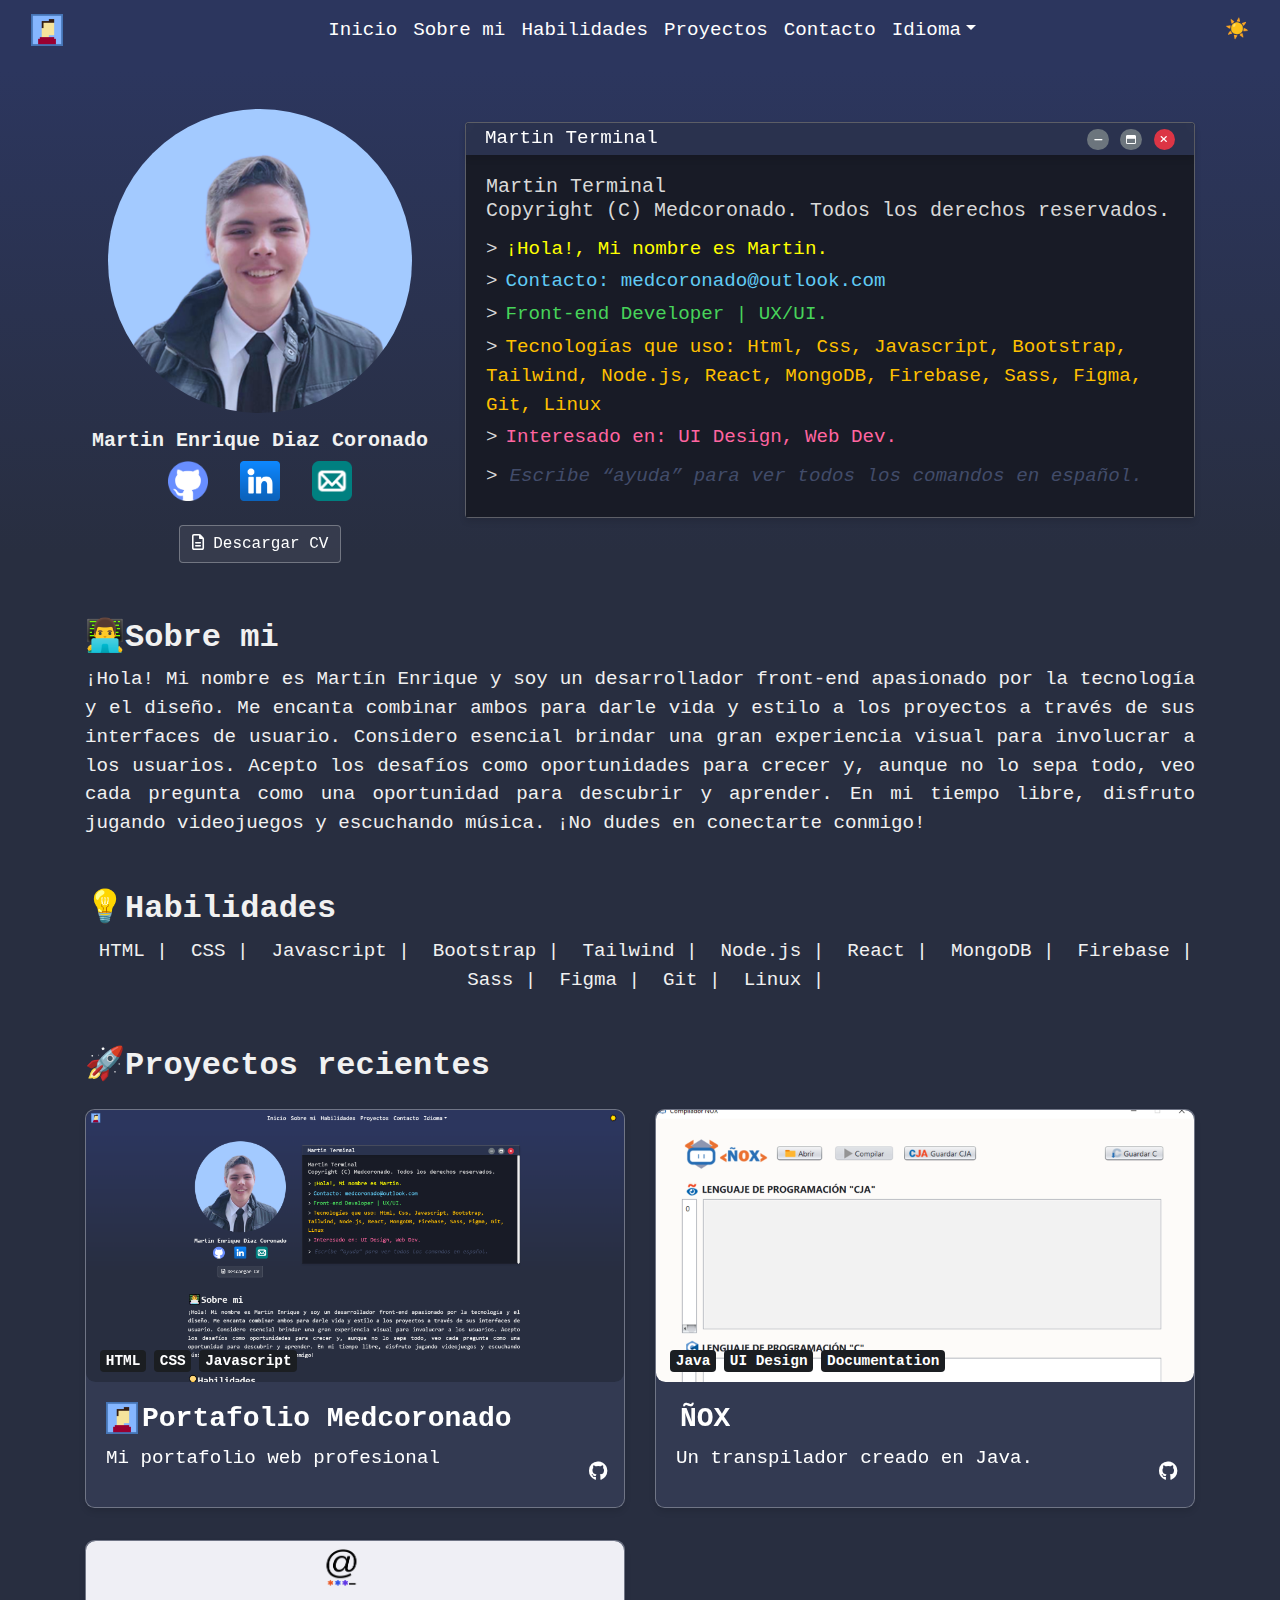
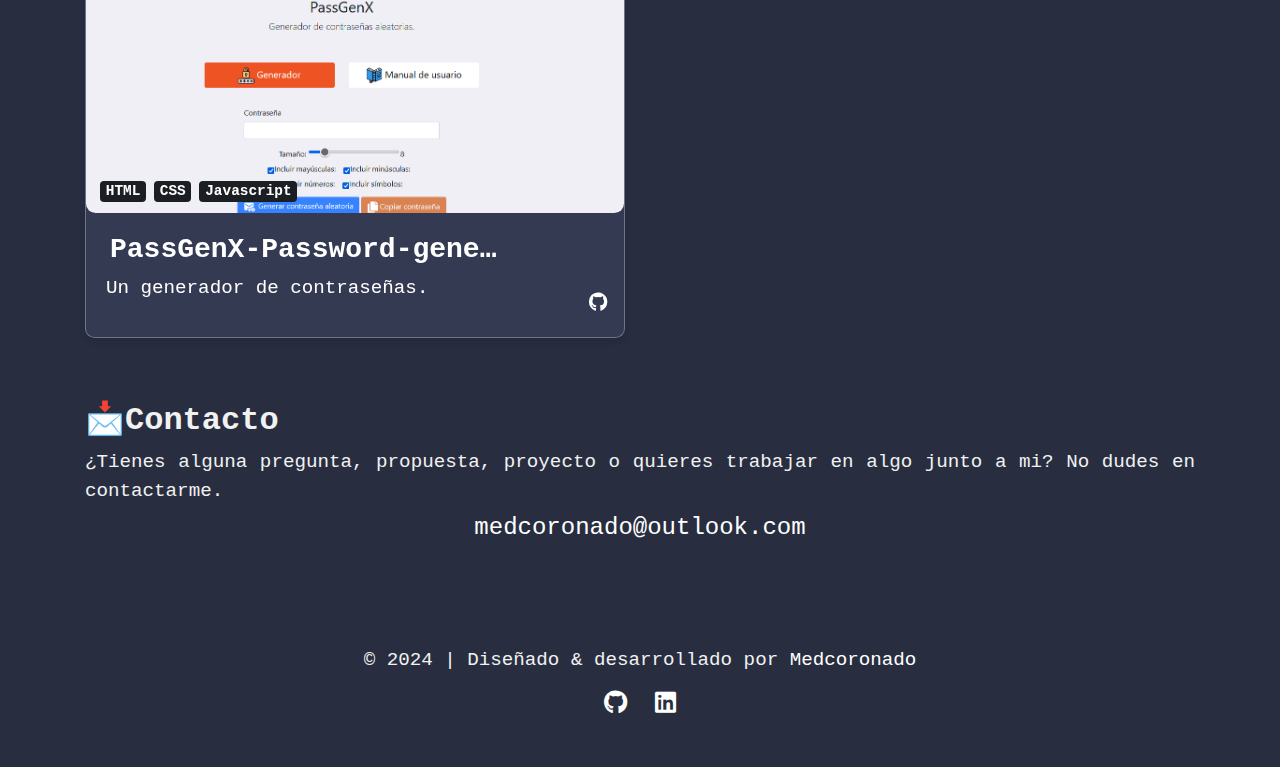
==== es.html @ 6ffa22b7 "Initial commit Portfolio uploaded" ====
<!doctype html>
<html lang="es">
  <head>
    <meta charset="utf-8">
    <meta name="viewport" content="width=device-width, initial-scale=1, shrink-to-fit=no">
    <meta name="description" content="Portafolio de Martin Enrique Diaz Coronado (MED), desarrollador front-end especializado en diseño UI/UX.">
    <meta name="author" content="Martin Enrique Diaz Coronado">
    <link rel="icon" href="/images/Logo.png">

    <title>Martin Portfolio</title>
    <link href="/css/bootstrap.min.css" rel="stylesheet">
    <link rel="stylesheet" href="/css/components.css">
    <link rel="stylesheet" href="/css/theme.css">
    <link rel="stylesheet" href="https://cdnjs.cloudflare.com/ajax/libs/font-awesome/6.7.1/css/all.min.css">
  </head>
  <body class="modo-oscuro">
    <nav id="navbar" class="navbar navbar-expand-lg navbar-dark bg-navback">
      <div class="container-fluid">
        <a class="navbar-brand" href="#">
          <img class="logo-size" src="/images/Logo.png" alt="">
        </a>
        <a id="toggle-button" class="mx-auto"></a>
        <button class="navbar-toggler navbar-toggler-custom" type="button" data-toggle="collapse" data-target="#navbarNavDropdown" aria-controls="navbarNavDropdown" aria-expanded="false" aria-label="Toggle navigation">
          <span class="navbar-toggler-icon"></span>
        </button>
        <div class="collapse navbar-collapse justify-content-center" id="navbarNavDropdown">
          <ul class="navbar-nav">
            <li class="nav-item active">
              <a class="nav-link" href="#welcome">Inicio <span class="sr-only">(current)</span></a>
            </li>
            <li class="nav-item">
              <a class="nav-link" href="#about">Sobre mi</a>
            </li>
            <li class="nav-item">
              <a class="nav-link" href="#skills">Habilidades</a>
            </li>
            <li class="nav-item">
              <a class="nav-link" href="#projects">Proyectos</a>
            </li>
            <li class="nav-item">
              <a class="nav-link" href="#contact">Contacto</a>
            </li>
            <li class="nav-item dropdown">
              <a class="nav-link dropdown-toggle" href="#" role="button" data-toggle="dropdown" aria-expanded="false">Idioma</a>
              <div class="dropdown-menu">
                <a class="dropdown-item" href="/index.html">Inglés</a>
                <a class="dropdown-item" href="/es.html">Español</a>
              </div>
            </li>
          </ul>
        </div>
      </div>
    </nav>
    <!-- 
ooo        ooooo                 .o8                                                                     .o8            
`88.       .888'                "888                                                                    "888            
 888b     d'888   .ooooo.   .oooo888   .ooooo.   .ooooo.  oooo d8b  .ooooo.  ooo. .oo.    .oooo.    .oooo888   .ooooo.  
 8 Y88. .P  888  d88' `88b d88' `888  d88' `"Y8 d88' `88b `888""8P d88' `88b `888P"Y88b  `P  )88b  d88' `888  d88' `88b 
 8  `888'   888  888ooo888 888   888  888       888   888  888     888   888  888   888   .oP"888  888   888  888   888 
 8    Y     888  888    .o 888   888  888   .o8 888   888  888     888   888  888   888  d8(  888  888   888  888   888 
o8o        o888o `Y8bod8P' `Y8bod88P" `Y8bod8P' `Y8bod8P' d888b    `Y8bod8P' o888o o888o `Y888""8o `Y8bod88P" `Y8bod8P' 
    -->    
    <section id="welcome" class="bg-martinback mb-2">
    <div class="container">
      <div class="row">
        <div class="col-md-4 mt-2 text-center mt-5">
          <img class="rounded-circle pic-martin" src="./images/fotomartin.png" alt="">
          <h1 class="h5 mt-3 font-weight-bold">Martin Enrique Diaz Coronado</h1>
          <div class="row justify-content-center">
            <div class="ml-3 mr-3">
              <a target="_blank" href="https://github.com/medcoronado"><img class="skills-icons" src="/images/social/github.png" alt=""></a>
            </div>
            <div class="ml-3 mr-3">
              <a target="_blank" href="https://www.linkedin.com/in/medcoronado/"><img class="skills-icons" src="/images/social/Linkedin.png" alt=""></a>
            </div>
            <div class="ml-3 mr-3">
              <a href="mailto:medcoronado@outlook.com"><img class="skills-icons" src="/images/social/email.png" alt=""></a>
            </div>
          </div>
          <div class="mt-4">
            <a href="https://drive.google.com/uc?export=download&id=195An7LGKHRfrp0V1kOe2yVBaaHB0r2os" 
            type="button" class="btn btn-secondary"><i class="fa-regular fa-file-lines"></i> Descargar CV</a>
          </div>
        </div>
        <div class="col-md-8 mt-3 d-flex align-items-center justify-content-center vh-100">
          <div class="card background-color-terminal" >
            <div class="card-terminal row-terminal">
              <div class="col-6 text-white">
                Martin Terminal  
              </div>
              <div class="text-right col-6">
              <a href="#" class="badge badge-secondary rounded-circle text-white icon-btn"><i class="fa-solid fa-minus"></i></a>
              <a href="#" class="badge badge-secondary rounded-circle text-white icon-btn"><i class="fa-regular fa-window-maximize"></i></a>
              <a href="#" class="badge badge-danger rounded-circle text-white icon-btn"><i class="fa-solid fa-xmark"></i></a>
              </div>
            </div>
            <div class="card-body bg-terminal terminal-top pre-scrollable">
              <h5 class="card-title">Martin Terminal <br> Copyright (C) Medcoronado. Todos los derechos reservados. </h5>
              <div id="terminal-content">
                <div id="initial-messages">
                  <p class="terminal-hello"><span class="mr-2 terminal-top">></span>¡Hola!, Mi nombre es Martin.</p>
                  <p class="terminal-contact"><span class="mr-2 terminal-top">></span>Contacto: <a class="terminal-contact" href="mailto:medcoronado@outlook.com">medcoronado@outlook.com</a></p>
                  <p class="terminal-objetive"><span class="mr-2 terminal-top">></span>Front-end Developer | UX/UI.</p>
                  <p class="terminal-skills"><span class="mr-2 terminal-top">></span>Tecnologías que uso: Html, Css, Javascript, Bootstrap, Tailwind, Node.js, React, MongoDB, Firebase, Sass, Figma, Git, Linux</p>
                  <p class="terminal-interest"><span class="mr-2 terminal-top">></span>Interesado en: UI Design, Web Dev.</p>
                </div>
                <div id="dynamic-messages"></div>
              </div>
              <div class="input-container">
                <span class="terminal-top">></span>
                <input type="text" placeholder="Escribe “ayuda” para ver todos los comandos en español." id="terminal-input" class="form-controlterminal" autofocus>
              </div>
            </div>
          </div>
        </div>
        </div>
      </div>
      </section>

      <section id="about">
        <div class="container">
          <div class="row">
            <div class="col-md-12 mt-5">
              <h1 class="h2 font-weight-bold">👨‍💻Sobre mi</h1>
              <p class="text-justify">
                ¡Hola! Mi nombre es Martín Enrique y soy un desarrollador front-end apasionado por la tecnología y el diseño. Me encanta combinar ambos para darle vida y estilo a los proyectos a través de sus interfaces de usuario. Considero esencial brindar una gran experiencia visual para involucrar a los usuarios. Acepto los desafíos como oportunidades para crecer y, aunque no lo sepa todo, veo cada pregunta como una oportunidad para descubrir y aprender. En mi tiempo libre, disfruto jugando videojuegos y escuchando música. ¡No dudes en conectarte conmigo!
              </p>
              </div>
          </div>
        </div>
      </section>

      <section id="skills">
        <div class="container">
          <div class="row">
            <div class="col-md-12 mt-5">
              <h1 class="h2 font-weight-bold">💡Habilidades</h1>
              <div class="col-md-12">
              </div>
              <p class="text-center">
                <img class="skills-icons" src="https://upload.wikimedia.org/wikipedia/commons/thumb/6/61/HTML5_logo_and_wordmark.svg/512px-HTML5_logo_and_wordmark.svg.png" alt=""> HTML |  
                <img class="skills-icons" src="https://upload.wikimedia.org/wikipedia/commons/d/d5/CSS3_logo_and_wordmark.svg" alt=""> CSS |
                <img class="skills-icons" src="https://static-00.iconduck.com/assets.00/javascript-js-icon-2048x2048-nyxvtvk0.png" alt=""> Javascript | 
                <img class="skills-icons" src="https://obscureproblemsandgotchas.com/wp-content/uploads/2018/06/bootstrap-stack-e1530246058846.png" alt=""> Bootstrap | 
                <img class="skills-icons" src="https://blog.paillaugue.fr/icons/TailwindCSS-Light.svg" alt=""> Tailwind |
                <img class="skills-icons" src="https://fiverr-res.cloudinary.com/images/t_main1,q_auto,f_auto,q_auto,f_auto/gigs/180326602/original/765c30a1e7c9ce34a6d666a013bc8d488716fe8d/develop-your-web-application-on-nodejs.png" alt=""> Node.js |
                <img class="skills-icons" src="https://cdn.iconscout.com/icon/free/png-256/free-react-logo-icon-download-in-svg-png-gif-file-formats--technology-social-media-vol-5-pack-logos-icons-2945110.png?f=webp&w=256" alt=""> React | 
                <img class="skills-icons" src="https://cdn.icon-icons.com/icons2/2415/PNG/512/mongodb_original_wordmark_logo_icon_146425.png" alt=""> MongoDB |
                <img class="skills-icons" src="https://www.gstatic.com/devrel-devsite/prod/v8330b7bdce12528ca95041e234ad065d24b70aaf6096876dac7cb56d8918f144/firebase/images/touchicon-180.png" alt=""> Firebase |      
                <img class="skills-icons" src="https://avatars.githubusercontent.com/u/317889?s=280&v=4" alt=""> Sass | 
                <img class="skills-icons" src="https://static-00.iconduck.com/assets.00/apps-figma-icon-2048x2048-ctjj5ab7.png" alt=""> Figma |
                <img class="skills-icons" src="https://upload.wikimedia.org/wikipedia/commons/thumb/3/3f/Git_icon.svg/2048px-Git_icon.svg.png" alt=""> Git |              
                <img class="skills-icons" src="https://cdn.pixabay.com/photo/2017/01/31/15/33/linux-2025130_640.png" alt=""> Linux |             
              </p> 
              </div>
          </div>
        </div>
      </section>

      <section id="projects">
        <div class="container">
          <div class="row">
            <div class="col-md-12 mt-5">
              <h1 class="h2 font-weight-bold">🚀Proyectos recientes</h1>
              <div class="row">
                <div class="col-md-6 mt-3 mb-3">
                  <div class="card rounded-cosas">
                    <div class="row col-12 btn-tag">
                      <span class="badge badge-dark mr-2">HTML</span>
                      <span class="badge badge-dark mr-2">CSS</span> 
                      <span class="badge badge-dark mr-2">Javascript</span> 
                    </div>
                    <div class="img-portfolio-med w-100 rounded-cosas"></div>
                    <a href="https://github.com/medcoronado/medcoronado.github.io" target="_blank" class="card-link">
                      <div class="card-body">
                        <div class="row ml-0"><img class="project-icon" src="/images/Logo.png" alt=""><h3 class="font-weight-bold ml-1 text-limit">Portafolio Medcoronado</h3></div>
                        <p class="card-text text-limit">Mi portafolio web profesional</p>
                        <i class="fa-brands fa-github btn-github"></i>  
                      </div>
                    </a>
                  </div>
                </div>
                <div class="col-md-6 mt-3 mb-3">
                  <div class="card rounded-cosas">
                    <div class="row col-12 btn-tag">
                      <span class="badge badge-dark mr-2">Java</span>
                      <span class="badge badge-dark mr-2">UI Design</span> 
                      <span class="badge badge-dark mr-2">Documentation</span> 
                    </div>
                    <div class="img-nox w-100 rounded-cosas"></div>
                    <a href="https://github.com/medcoronado/JAVA-Compiler-Transpiler" target="_blank" class="card-link">
                      <div class="card-body">
                        <div class="row ml-0"><img class="project-icon" src="/images/projects/nox ICON.png" alt=""><h3 class="font-weight-bold ml-1 text-limit">ÑOX</h3></div>
                        <p class="card-text text-limit">Un transpilador creado en Java.</p>
                        <i class="fa-brands fa-github btn-github"></i>
                      </div>
                    </a>
                  </div>
                </div>
                <div class="col-md-6 mt-3 mb-3">
                  <div class="card rounded-cosas">
                    <div class="row col-12 btn-tag">
                      <span class="badge badge-dark mr-2">HTML</span>
                      <span class="badge badge-dark mr-2">CSS</span> 
                      <span class="badge badge-dark mr-2">Javascript</span> 
                    </div>
                    <div class="img-passgenx w-100 rounded-cosas"></div> 
                    <a href="https://github.com/medcoronado/PassGenX-Password-generator" target="_blank" class="card-link">
                      <div class="card-body">
                        <div class="row ml-0"><img class="project-icon" src="/images/projects/PassGenX ICON.png" alt=""><h3 class="font-weight-bold ml-1 text-limit">PassGenX-Password-generator</h3></div>
                        <p class="card-text text-limit">Un generador de contraseñas.</p>
                        <i class="fa-brands fa-github btn-github"></i>
                      </div>
                    </a>  
                  </div>
                </div>
              </div>            
            </div>
          </div>
        </div>        
      </section>

      <section id="contact">
        <div class="container">
          <div class="row">
            <div class="col-md-12 mt-5">
              <h1 class="h2 font-weight-bold">📩Contacto</h1>
              <p class="text-justify"> ¿Tienes alguna pregunta, propuesta, proyecto o quieres trabajar en algo junto a mi? No dudes en contactarme.</p>
              <a href="mailto:medcoronado@outlook.com"><p class="text-center w-100 contact-email">medcoronado@outlook.com</p></a>
            </div>
          </div>
        </div>
      </section>

      <footer class="my-5 pt-5 text-center text-small">
        <p class="mb-1">&copy; 2024 | Diseñado & desarrollado por <a target="_blank" href="https://github.com/medcoronado">Medcoronado</a></p>
        <div class="mt-3">
          <a href="https://github.com/medcoronado" target="_blank" class="mx-2"><i class="fab fa-github fa-lg"></i></a>
          <a href="https://linkedin.com/in/medcoronado" target="_blank" class="mx-2"><i class="fab fa-linkedin fa-lg"></i></a>
        </div>
      </footer>
    </div>

    <script src="https://code.jquery.com/jquery-3.2.1.slim.min.js" integrity="sha384-KJ3o2DKtIkvYIK3UENzmM7KCkRr/rE9/Qpg6aAZGJwFDMVNA/GpGFF93hXpG5KkN" crossorigin="anonymous"></script>
    <script src="./js/bootstrap.min.js"></script>
    <script src="./js/terminal.js"></script>
    <script src="/js/theme.js"></script>
  </body>
</html>
---- css/components.css ----
.logo-size {
  height: 2rem;
  width: 2rem;
}

.contact-email {
  font-size: 1.5rem;
}

.project-icon {
  height: 2rem;
}

.icon-btn i {
  font-size: 10px;
  width: 10px;
  height: 10px;
}

.skills-icons {
  height: 2.5rem;
}

.pic-martin {
  height: 19rem;
  width: 19rem;
}

.img-nox {
  width: 33.6rem;
  height: 17rem;
  background-image: url("/images/projects/nox.png");
  background-size: cover;
  background-position: center;
}

.img-nox:hover {
  width: 33.6rem;
  height: 17rem;
  background-image: url("/images/projects/noxhover.gif");
  background-size: cover;
  background-position: center;
}

.img-passgenx {
  width: 33.6rem;
  height: 17rem;
  background-image: url("/images/projects/passgenx.PNG");
  background-size: cover;
  background-position: center;
}

.img-passgenx:hover {
  width: 33.6rem;
  height: 17rem;
  background-image: url("/images/projects/passgenx-hover.gif");
  background-size: cover;
  background-position: center;
}

.img-portfolio-med {
  width: 33.6rem;
  height: 17rem;
  background-image: url("/images/projects/portfolio.PNG");
  background-size: cover;
  background-position: center;
}

.img-portfolio-med:hover {
  width: 33.6rem;
  height: 17rem;
  background-image: url("/images/projects/Portfolio\ MED.gif");
  background-size: cover;
  background-position: center;
}

.rounded-cosas {
  border-radius: 0.6rem !important;
}

.btn-tag {
  position: absolute;
  top: 15rem;
  right: 1rem;
  z-index: 10;
}

.btn-github {
  position: absolute;
  top: 22rem;
  right: 1rem;
  z-index: 10;
}

.background-color-terminal {
  background-color: #181b26 !important;
}

.terminal-top {
  color: #d9d9d9 !important;
}

.terminal-hello {
  color: #ffff00 !important;
}

.terminal-contact {
  color: #61cbf4 !important;
}

.terminal-objetive {
  color: #47d45a !important;
}

.terminal-skills {
  color: #ffc000 !important;
}

.terminal-interest {
  color: #ff65a0 !important;
}

.terminal-error {
  color: #ff0000 !important;
}

.form-controlterminal {
  display: block;
  width: 100%;
  padding: 0.375rem 0.75rem;
  font-size: 1.2rem;
  line-height: 1.5;
  color: #ffffff;
  background-clip: padding-box;
  border-radius: 0.25rem;
  transition: border-color 0.15s ease-in-out, box-shadow 0.15s ease-in-out;
}

.form-controlterminal:focus {
  color: #ebebeb;
  outline: 0;
}
.form-controlterminal::placeholder {
  color: #424c6a;
  font-style: italic;
  opacity: 1;
}

.card-terminal {
  padding: 0.1rem 0.25rem;
  margin-bottom: 0;
  background-color: rgba(113, 145, 242, 0.2);
  backdrop-filter: blur(10px);
  -webkit-backdrop-filter: blur(10px);
  border-radius: 0.25rem;
  box-shadow: 0 4px 6px rgba(0, 0, 0, 0.1);
  transition: all 0.3s ease-in-out;
}

.card-terminal:first-child {
  border-radius: calc(0.25rem - 1px) calc(0.25rem - 1px) 0 0;
}
.card-terminal + .list-group .list-group-item:first-child {
  border-top: 0;
}

.row-terminal {
  display: -webkit-box;
  display: -ms-flexbox;
  display: flex;
  -ms-flex-wrap: wrap;
  flex-wrap: wrap;
}

.transparente {
  background-color: #181b2600;
}

::-webkit-scrollbar {
  width: 0.5rem;
}

::-webkit-scrollbar-track {
  background: #f1f1f1;
  border-radius: 0.5rem;
}

::-webkit-scrollbar-thumb {
  background: #606e99;
  border-radius: 0.5rem;
}

::-webkit-scrollbar-thumb:hover {
  background: #363f5b;
}

/*Input Terminal*/
.input-container {
  display: flex;
  align-items: center;
}

.form-controlterminal {
  flex: 1;
  background: none;
  border: none;
  color: #d9d9d9;
}

#toggle-button {
  cursor: pointer;
  order: 2;
}

.navbar-toggler-custom {
  order: 3;
}

.text-limit {
  display: inline-block;
  max-width: 25rem;
  white-space: nowrap;
  overflow: hidden;
  text-overflow: ellipsis;
}

/*Terminal*/
.input-container {
  display: flex;
  align-items: center;
}

.form-controlterminal {
  flex: 1;
  background: none;
  border: none;
  color: #d9d9d9;
}
---- css/theme.css ----
/* Oculto el body hasta que la pagina este lista gg */
body {
    display: none;
  }


/* El modo oscuro es el que va a ser predeterminado*/
body.modo-oscuro {
    background-color: #282E40;
    color: #f1f1f1;
}

button.modo-oscuro {
    background-color: #444;
    color: #f1f1f1;
    border: none;
    padding: 10px 20px;
    cursor: pointer;
}

/* Modo claro*/
body.modo-claro {
    background-color: #ffffff;
    color: #333333;
}

button.modo-claro {
    background-color: #ffffff;
    color: #333333;
    border: none;
    padding: 10px 20px;
    cursor: pointer;
}

/* transición de martinback*/
.bg-martinback {
    position: relative;
    z-index: 0;
    overflow: hidden;
    width: 100%;
}

/* Desvanecido de fondo martinback*/
.bg-martinback::before {
    content: '';
    position: absolute;
    top: 0;
    left: 0;
    right: 0;
    bottom: 0;
    background: linear-gradient(to bottom, #2C365E 2%, #282E40 98%);
    z-index: -1;
    transition: opacity 0.9s ease;
    opacity: 0;
}

.bg-martinback::after {
    content: '';
    position: absolute;
    top: 0;
    left: 0;
    right: 0;
    bottom: 0;
    background: linear-gradient(to bottom, #A3CAFF 2%, #ffffff 98%);
    z-index: -2;
    transition: opacity 0.9s ease;
    opacity: 0; 
}

body.modo-claro .bg-martinback::before {
    opacity: 0; 
}

body.modo-claro .bg-martinback::after {
    opacity: 1;
}

/* Estilos de bg-navback */
.modo-oscuro .bg-navback {
    background-color: #2C365E !important;
}

.modo-claro .bg-navback {
    background-color: #A3CAFF !important;

}

.modo-claro a {
    color: #282E40;
}

.modo-oscuro a {
    color: #ffffff;
}

.modo-claro .nav-link {
    color: #282E40 !important;
}


.modo-oscuro .nav-link {
    color: #ffffff !important;
}

.modo-claro .fondoterminalc{
    background-color: #30374E !important;
}

.modo-oscuro .fondoterminalc{
    background-color: #181B26 !important;
}


body, .bg-navback, .bg-martinback, a {
    transition: background-color 0.9s ease, color 0.9s ease;
}

.modo-oscuro .card {
    background-color: #606e9933; 
    border: 1px solid #ffffff4d;
    backdrop-filter: blur(10px); 
    -webkit-backdrop-filter: blur(10px); 
    border-radius: 0.25rem; 
    box-shadow: 0 4px 6px #0000001a;
    transition: all 0.3s ease-in-out; 
  }

.modo-claro .card{
    background-color: #9fafdf33; 
    border: 1px solid #b8c0d6; 
    backdrop-filter: blur(10px); 
    -webkit-backdrop-filter: blur(10px); 
    border-radius: 0.25rem; 
    box-shadow: 0 4px 6px #0000001a;
    transition: all 0.3s ease-in-out; 
}

.modo-oscuro .bg-terminal{
    background-color: #181B26 !important ;
}

.modo-claro .bg-terminal{
    background-color: #1f2439 !important ;
}

.modo-claro .img-portfolio-med {
  width: 33.6rem;
  height: 17rem;
  background-image: url("/images/projects/portfolio-claro.PNG"); 
  background-size: cover;
  background-position: center;
}
.img-portfolio-med:hover {
  width: 33.6rem;
  height: 17rem;
  background-image: url("/images/projects/Portfolio\ MED.gif");
  background-size: cover;
  background-position: center;
}

.modo-oscuro .btn-primary {
    color: #fff;
    background-color: #606e99;
  }
.modo-oscuro .btn-primary:hover {
    color: #fff;
    background-color: #6d7ca8;
    border-color: #6d7ca8;
  }
  .modo-oscuro .btn-primary.disabled,
  .modo-oscuro .btn-primary:disabled {
    color: #fff;
    background-color: #3A425C;
    border-color: #3A425C;
  }
  .modo-oscuro .btn-primary:not(:disabled):not(.disabled).active,
  .modo-oscuro .btn-primary:not(:disabled):not(.disabled):active,
  .modo-oscuro .show > .btn-primary.dropdown-toggle {
    color: #fff;
    background-color: #414969;
    border-color: #414969;
  }

.modo-claro .btn-primary {
    color: #282e40;
    background-color: #e8e8e8;
    border-color: #cbcbcb;
  }
.modo-claro .btn-primary:hover {
    color: #282e40;
    background-color: #eff0f4;
    border-color: #cbcbcb;
  }
  .modo-claro .btn-primary.disabled,
  .modo-claro .btn-primary:disabled {
    color: #fff;
    background-color: #3A425C;
    border-color: #3A425C;
  }
  .modo-claro .btn-primary:not(:disabled):not(.disabled).active,
  .modo-claro .btn-primary:not(:disabled):not(.disabled):active,
  .modo-claro .show > .btn-primary.dropdown-toggle {
    color: #fff;
    background-color: #414969;
    border-color: #414969;
  }  
  .btn-secondary {
    color: #fff;
    background-color: #6c757d33; 
    border: 1px solid #ffffff4d; 
    backdrop-filter: blur(10px); 
    -webkit-backdrop-filter: blur(10px); 
    transition: all 0.3s ease-in-out; 
  }
  .btn-secondary:hover {
    color: #fff;
    background-color: #5a626866; 
    border-color: #ffffff80; 
  }
  .btn-secondary.disabled,
  .btn-secondary:disabled {
    color: #fff;
    background-color: #6c757d33;
    border-color: #ffffff4d;
  }
  .btn-secondary:not(:disabled):not(.disabled).active,
  .btn-secondary:not(:disabled):not(.disabled):active,
  .show > .btn-secondary.dropdown-toggle {
    color: #fff;
    background-color: #31383f66;
    border-color: #ffffff80;
  }

  .modo-claro .btn-secondary {
  color: #333333;
  background-color: #9fafdf33;
  border: 1px solid #b8c0d6;
  backdrop-filter: blur(10px);
  -webkit-backdrop-filter: blur(10px);
  border-radius: 0.25rem;
  box-shadow: 0 4px 6px #0000001a;
  transition: all 0.3s ease-in-out;
}

.modo-claro .btn-secondary:hover {
  color: #333333;
  background-color: #d7e0fc6d;
  border-color: #a0accb;
  box-shadow: 0 6px 8px #00000026;
}

.modo-claro .btn-secondary.disabled,
.modo-claro .btn-secondary:disabled {
  color: #fff;
  background-color: #9fafdf33;
  border-color: #b8c0d6;
}

.modo-claro .btn-secondary:not(:disabled):not(.disabled).active,
.modo-claro .btn-secondary:not(:disabled):not(.disabled):active,
.modo-claro .show > .btn-secondary.dropdown-toggle {
  color: #333333;
  background-color: #9fafdf66;
  border-color: #a0accb;
  box-shadow: 0 6px 8px #00000026;
}
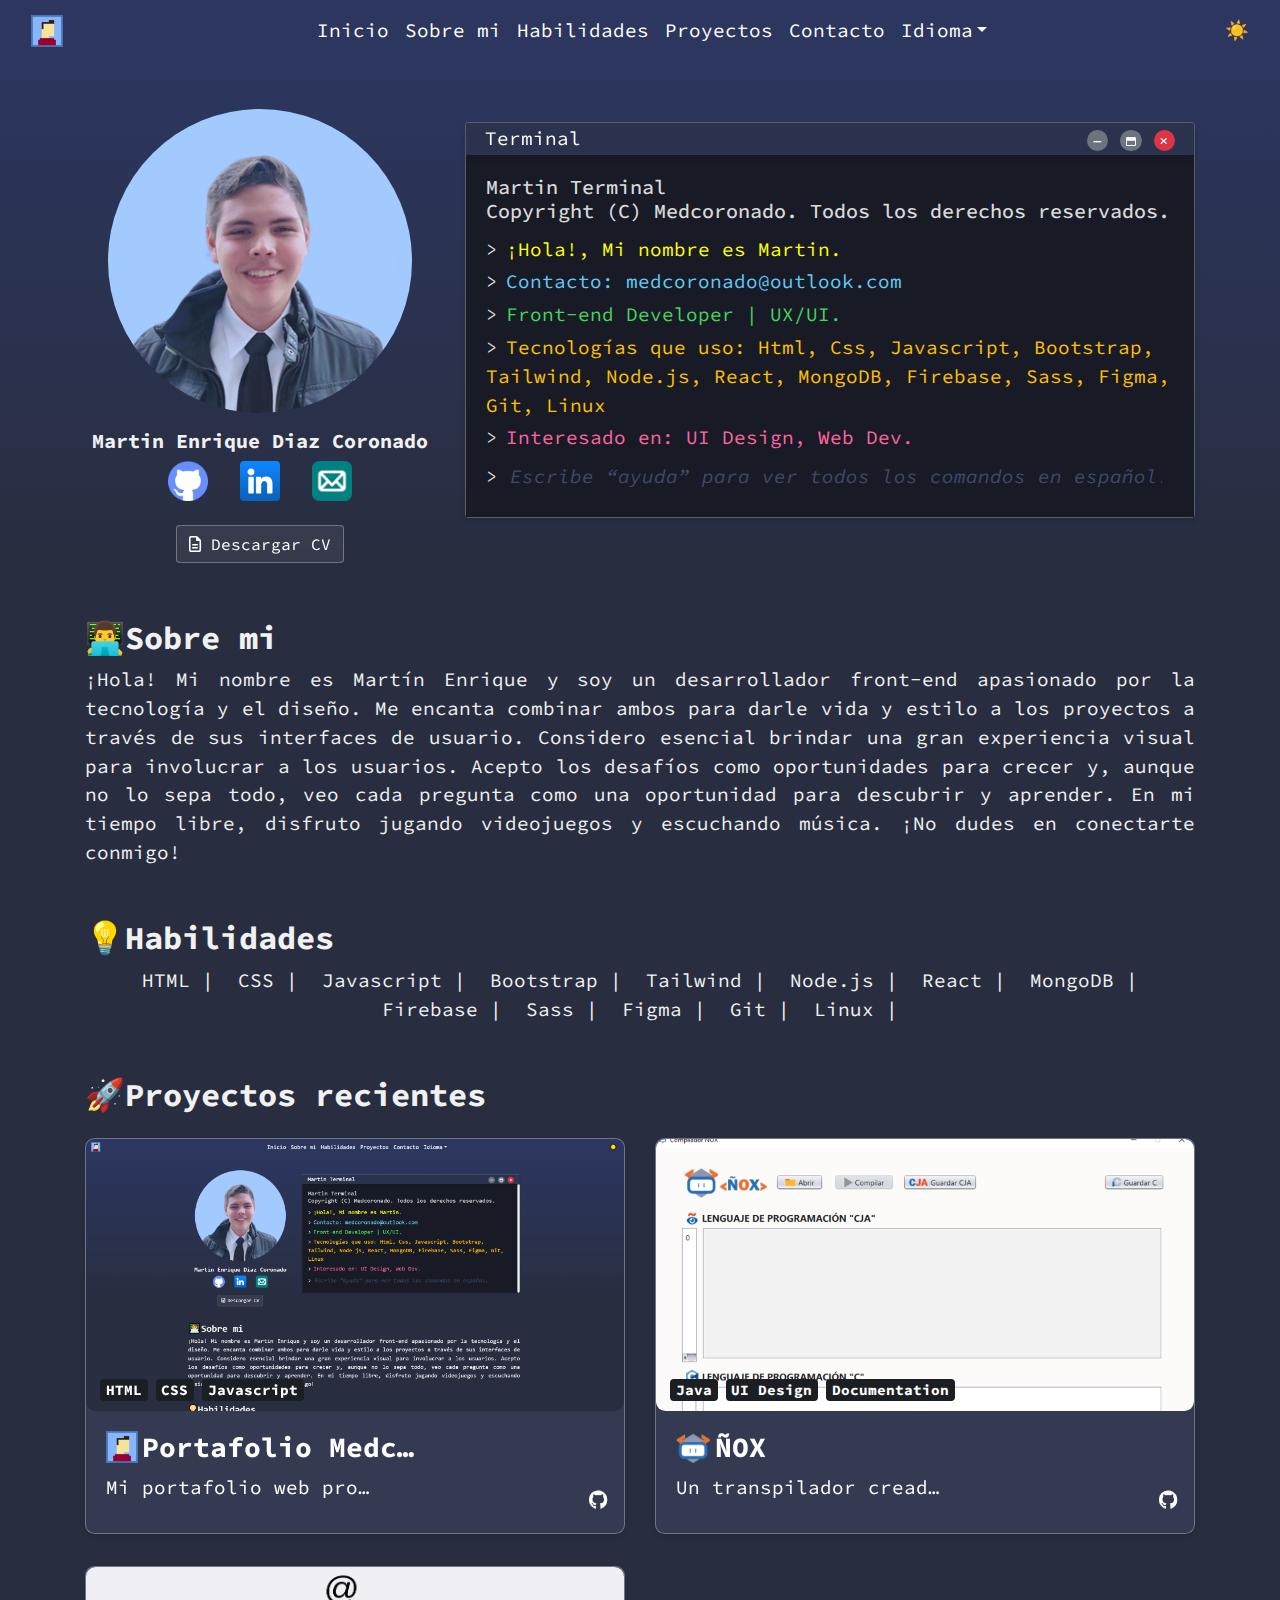
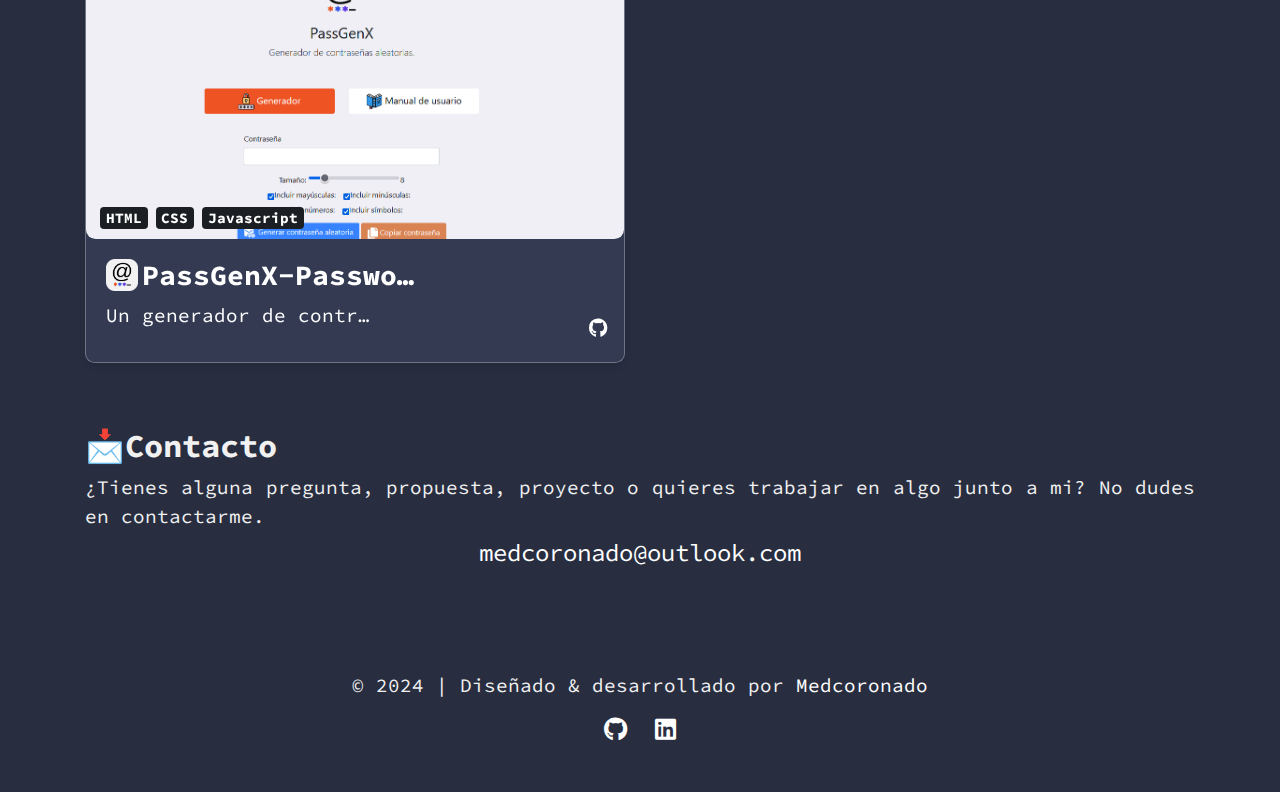
==== commit b687ed55: "Update es.html" ====
--- a/es.html
+++ b/es.html
@@ -13,12 +13,13 @@
     <link rel="stylesheet" href="/css/components.css">
     <link rel="stylesheet" href="/css/theme.css">
     <link rel="stylesheet" href="https://cdnjs.cloudflare.com/ajax/libs/font-awesome/6.7.1/css/all.min.css">
+    <link href="https://fonts.googleapis.com/css2?family=Source+Code+Pro:ital,wght@0,200..900;1,200..900&display=swap" rel="stylesheet">    
   </head>
   <body class="modo-oscuro">
     <nav id="navbar" class="navbar navbar-expand-lg navbar-dark bg-navback">
       <div class="container-fluid">
         <a class="navbar-brand" href="#">
-          <img class="logo-size" src="/images/Logo.png" alt="">
+          <img class="logo-size" src="/images/Logo.png" alt="Logo website">
         </a>
         <a id="toggle-button" class="mx-auto"></a>
         <button class="navbar-toggler navbar-toggler-custom" type="button" data-toggle="collapse" data-target="#navbarNavDropdown" aria-controls="navbarNavDropdown" aria-expanded="false" aria-label="Toggle navigation">
@@ -65,17 +66,17 @@
     <div class="container">
       <div class="row">
         <div class="col-md-4 mt-2 text-center mt-5">
-          <img class="rounded-circle pic-martin" src="./images/fotomartin.png" alt="">
+          <img class="rounded-circle pic-martin" src="./images/fotomartin.png" alt="Medcoronado foto">
           <h1 class="h5 mt-3 font-weight-bold">Martin Enrique Diaz Coronado</h1>
           <div class="row justify-content-center">
             <div class="ml-3 mr-3">
-              <a target="_blank" href="https://github.com/medcoronado"><img class="skills-icons" src="/images/social/github.png" alt=""></a>
+              <a target="_blank" href="https://github.com/medcoronado"><img class="skills-icons" src="/images/social/github.png" alt="Github"></a>
             </div>
             <div class="ml-3 mr-3">
-              <a target="_blank" href="https://www.linkedin.com/in/medcoronado/"><img class="skills-icons" src="/images/social/Linkedin.png" alt=""></a>
+              <a target="_blank" href="https://www.linkedin.com/in/medcoronado/"><img class="skills-icons" src="/images/social/Linkedin.png" alt="Linkedin"></a>
             </div>
             <div class="ml-3 mr-3">
-              <a href="mailto:medcoronado@outlook.com"><img class="skills-icons" src="/images/social/email.png" alt=""></a>
+              <a href="mailto:medcoronado@outlook.com"><img class="skills-icons" src="/images/social/email.png" alt="Email"></a>
             </div>
           </div>
           <div class="mt-4">
@@ -87,7 +88,7 @@
           <div class="card background-color-terminal" >
             <div class="card-terminal row-terminal">
               <div class="col-6 text-white">
-                Martin Terminal  
+                Terminal
               </div>
               <div class="text-right col-6">
               <a href="#" class="badge badge-secondary rounded-circle text-white icon-btn"><i class="fa-solid fa-minus"></i></a>
@@ -174,7 +175,7 @@
                     <div class="img-portfolio-med w-100 rounded-cosas"></div>
                     <a href="https://github.com/medcoronado/medcoronado.github.io" target="_blank" class="card-link">
                       <div class="card-body">
-                        <div class="row ml-0"><img class="project-icon" src="/images/Logo.png" alt=""><h3 class="font-weight-bold ml-1 text-limit">Portafolio Medcoronado</h3></div>
+                        <div class="row ml-0"><img class="project-icon" src="/images/Logo.png" alt="portafolio web icono"><h3 class="font-weight-bold ml-1 text-limit">Portafolio Medcoronado</h3></div>
                         <p class="card-text text-limit">Mi portafolio web profesional</p>
                         <i class="fa-brands fa-github btn-github"></i>  
                       </div>
@@ -191,7 +192,7 @@
                     <div class="img-nox w-100 rounded-cosas"></div>
                     <a href="https://github.com/medcoronado/JAVA-Compiler-Transpiler" target="_blank" class="card-link">
                       <div class="card-body">
-                        <div class="row ml-0"><img class="project-icon" src="/images/projects/nox ICON.png" alt=""><h3 class="font-weight-bold ml-1 text-limit">ÑOX</h3></div>
+                        <div class="row ml-0"><img class="project-icon" src="/images/projects/nox-icon.png" alt="ñox icono"><h3 class="font-weight-bold ml-1 text-limit">ÑOX</h3></div>
                         <p class="card-text text-limit">Un transpilador creado en Java.</p>
                         <i class="fa-brands fa-github btn-github"></i>
                       </div>
@@ -208,7 +209,7 @@
                     <div class="img-passgenx w-100 rounded-cosas"></div> 
                     <a href="https://github.com/medcoronado/PassGenX-Password-generator" target="_blank" class="card-link">
                       <div class="card-body">
-                        <div class="row ml-0"><img class="project-icon" src="/images/projects/PassGenX ICON.png" alt=""><h3 class="font-weight-bold ml-1 text-limit">PassGenX-Password-generator</h3></div>
+                        <div class="row ml-0"><img class="project-icon" src="/images/projects/passgenx-icon.png" alt="passgenx icono"><h3 class="font-weight-bold ml-1 text-limit">PassGenX-Password-generator</h3></div>
                         <p class="card-text text-limit">Un generador de contraseñas.</p>
                         <i class="fa-brands fa-github btn-github"></i>
                       </div>
--- a/css/components.css
+++ b/css/components.css
@@ -218,7 +218,7 @@
 
 .text-limit {
   display: inline-block;
-  max-width: 25rem;
+  max-width: 17rem;
   white-space: nowrap;
   overflow: hidden;
   text-overflow: ellipsis;
